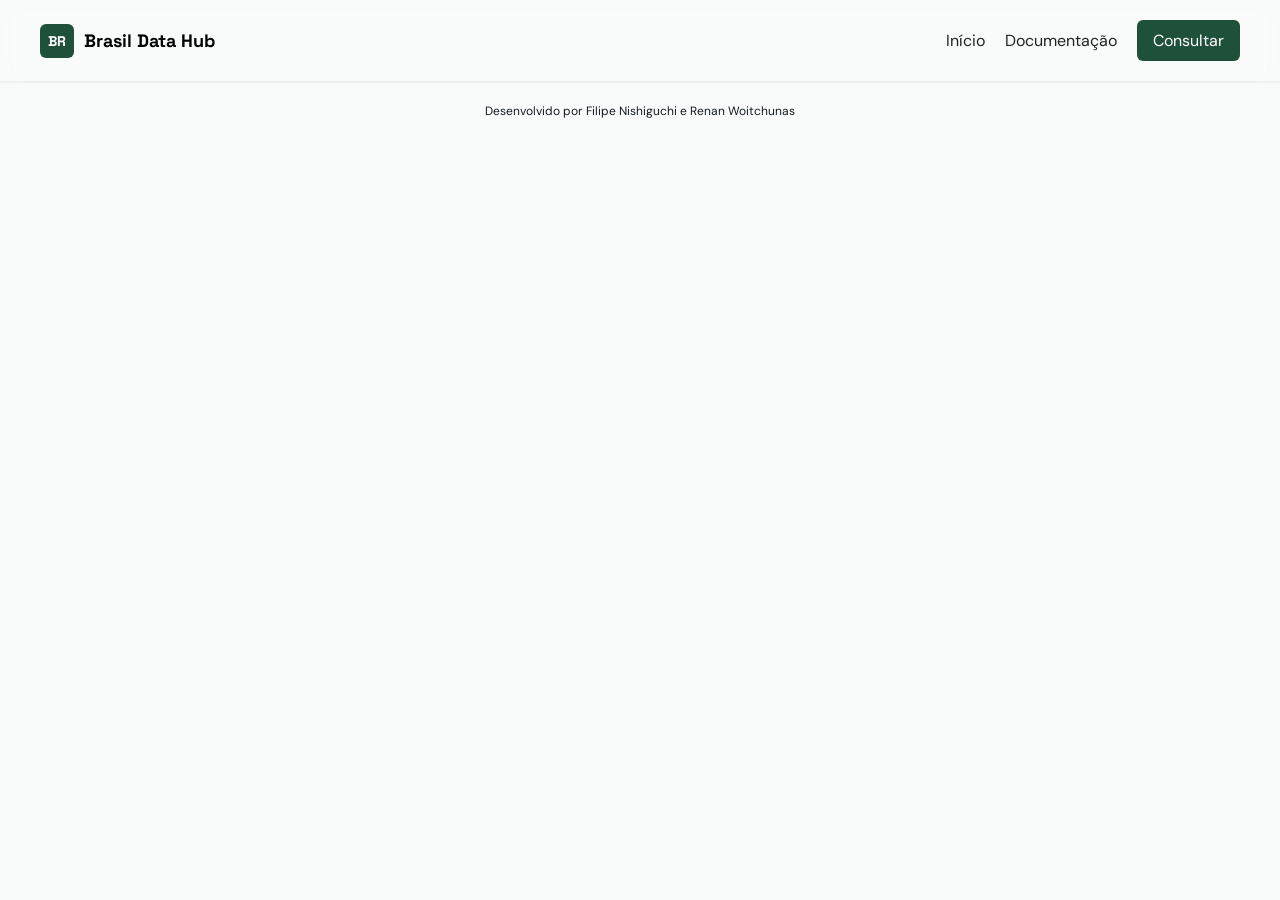
==== consultar.html @ 4b5c797e "Criação da página de documentação." ====
<!DOCTYPE html>
<html lang="pt-BR">
<head>
    <meta charset="UTF-8">
    <meta name="viewport" content="width=device-width, initial-scale=1.0">
    <title>Brasil Data Hub</title>
    <link rel="preconnect" href="https://fonts.googleapis.com">
    <link rel="preconnect" href="https://fonts.gstatic.com" crossorigin>
    <link href="https://fonts.googleapis.com/css2?family=Space+Grotesk:wght@300..700&display=swap" rel="stylesheet">
    <link href="https://fonts.googleapis.com/css2?family=DM+Sans:ital,opsz,wght@0,9..40,100..1000;1,9..40,100..1000&family=Space+Grotesk:wght@300..700&display=swap" rel="stylesheet">

    <link rel="icon" type="image/png" href="/assets/favicon.ico">

    <link rel="stylesheet" href="/css/styles.css">
    <link rel="stylesheet" href="/css/consultar.css">
    <link rel="stylesheet" href="/css/footer.css">
</head>
<body>
    <header>
        <a class="logo" href="/index.html">
            <div class="icon">
                <h3>BR</h3>
            </div>
            <h2>Brasil Data Hub</h2>
        </a>
        <nav class="nav-links">
            <a class="button-secondary"href="/index.html">Início</a>
            <a class="button-secondary" href="/documentacao.html">Documentação</a>
            <a class="button-primary" href="/consultar">Consultar</a>
        </nav>
    </header>

    <main>

    </main>

    <footer>
        <div class="footer-bottom">
            <p>Desenvolvido por Filipe Nishiguchi e Renan Woitchunas</p>
        </div>
    </footer>
</body>
</html>
---- css/styles.css ----
* {
    margin: 0;
    padding: 0;
    box-sizing: border-box;
    --primary: #1f513a;
    --primary-hover: #549b7a;
    --background: #f9fafa;
    --background-secondary: #eef1f04d;
    --border: #eef1f0;
    --foreground: #131c20;
    --foreground-light: #5d6264;
    --cinza-claro: #e9e9e9;
    --font-dm: "DM Sans", sans-serif;
    --font-space: "Space Grotesk", sans-serif;
}

body {
    font-family: var(--font-dm);
    background-color: var(--background);
}

/* Cabeçalho */

header {
    display: flex;
    position: sticky;
    top: 0;
    justify-content: space-between;
    align-items: center;
    padding: 20px 40px;
    border-bottom: 1px solid var(--border);
    backdrop-filter: blur(10px);
    width: 100%;
    z-index: 1000;
}

.logo {
    font-family: var(--font-space);
    display: flex;
    align-items: center;
    gap: 10px;
    font-size: 12px;
    text-decoration: none;
    color: rgb(0, 0, 0);
}

.icon {
    background-color: var(--primary);
    padding: 8px;
    border-radius: 6px;
    color: white;
}

.nav-links {
    display: flex;
    align-items: center;
    gap: 20px;
}

.nav-links a {
    position: relative;
    text-decoration: none;
    color: #222;
}

.nav-links .button-secondary::after {
    content: "";
    position: absolute;
    width: 0%;
    height: 2px;
    left: 0;
    bottom: -4px;
    background-color: var(--foreground);
    transition: width 0.3s ease;
}

.nav-links .button-secondary:hover::after {
    width: 100%;
}

.nav-links .button-secondary:hover {
    color: rgb(0, 0, 0);
}

.nav-links .button-primary {
    padding: 10px 16px;
    background-color: var(--primary);
    color: white;
    border: none;
    border-radius: 6px;
}

.nav-links .button-primary:hover {
    animation: changeBackgroundColor 0.2s ease-in-out forwards;
}

@keyframes changeBackgroundColor {
    from {
        background-color: var(--primary);
    }
    to {
        background-color: var(--primary-hover);
    }
}

/* Conteúdo Principal */
main {
    display: flex;
    align-items: center;
    flex-direction: column;
}

/* Seção de Hero */
.hero-container {
    min-height: 70vh;
    width: 100%;
    display: flex;
    align-items: center;
    justify-content: center;
    padding: 40px;
    gap: 40px;
    border-bottom: 1px solid var(--border);
    /* Fundo com padrão de pontos */
    background-image: radial-gradient(circle at center, rgba(0, 0, 0, 0.1) 1px, transparent 0);
    background-size: 20px 20px;
}

.hero-content {
    max-width: 400px;
}

.hero-content h1 {
    font-size: 48px;
    color: var(--foreground);
    font-family: var(--font-space);
    line-height: 1;
}

.hero-content h1 #green-text {
    color: var(--primary);
}

.hero-content p {
    font-size: 18px;
    color: var(--foreground);
    margin-top: 10px;
}

.hero-content .buttons-container {
    margin-top: 20px;
    display: flex;
    align-items: center;
    gap: 20px;
}

.hero-content .buttons-container a {
    text-decoration: none;
    font-weight: 500;
}

.hero-content .buttons-container .button-primary {
    padding: 10px 16px;
    display: flex;
    align-items: center;
    justify-content: center;
    background-color: var(--primary);
    color: white;
    border: none;
    border-radius: 6px;
    gap: 5px;
}

.hero-content .buttons-container .button-primary:hover {
    animation: changeBackgroundColor 0.2s ease-in-out forwards;
}

.hero-content .buttons-container .button-secondary {
    position: relative;
    text-decoration: none;
    color: #222;
}

.hero-content .buttons-container .button-secondary::after {
    content: "";
    position: absolute;
    width: 0%;
    height: 2px;
    left: 0;
    bottom: -4px;
    background-color: var(--foreground);
    transition: width 0.3s ease;
}

.hero-content .buttons-container .button-secondary:hover::after {
    width: 100%;
}

.hero-image {
    position: relative;
    display: inline-block;
}

#mapa {
    width: 500px;
    display: block;
    user-select: none;
    -webkit-user-drag: none;
}

.map-overlay {
    position: absolute;
    top: 0;
    left: 0;
    width: 100%;
    height: 100%;
    pointer-events: none;
}

.map-info {
    position: absolute;
    background: rgba(0,0,0,0.6);
    color: white;
    padding: 6px 12px;
    border-radius: 8px;
    font-size: 14px;
    animation: float 4s ease-in-out infinite;
}

.map-info:nth-child(1) {
    top: 30%;
    left: 60%;
    animation-delay: 0s;
}

.map-info:nth-child(2) {
    bottom: 20%;
    right: 40%;
    animation-delay: 2s;
}

.map-info:nth-child(3) {
    top: 50%;
    right: 20%;
    animation-delay: 1s;
}

.map-info:nth-child(4) {
    bottom: 50%;
    left: 40%;
    animation-delay: 3s;
}

.map-info:nth-child(5) {
    top: 20%;
    left: 30%;
    animation-delay: 4s;
}

@keyframes float {
    0% {
        transform: translateY(0px);
    }
    50% {
        transform: translateY(-12px);
    }
    100% {
        transform: translateY(0px);
    }
}

@media screen and (max-width: 1000px) {
    .hero-container {
        flex-direction: column-reverse;
        text-align: center;
    }

    .buttons-container {
        justify-content: center;
    }

    .hero-image {
        order: -1;
    }

    #mapa {
        width: 100%;
        max-width: 400px;
    }   
}

@media screen and (max-width: 600px) {
    header {
        padding: 20px;
    }

    header .logo {
        font-size: 10px;
    }

    header .nav-links {
        font-size: 12px;
    }
}

/* about */
.about-container {
    width: 100%;
    display: flex;
    flex-direction: column;
    align-items: center;
    justify-content: center;
    padding: 40px;
    background-color: var(--background-secondary);
}

.about-container h2 {
    font-size: 32px;
    color: var(--foreground);
    margin-bottom: 20px;
}

.about-container .bold {
    font-weight: bold;
    color: var(--foreground);
}

#sub-text {
    font-family: var(--font-space);
    color: var(--primary);
    margin-top: 10px;
    font-weight: 500;
}

.about-cards-container {
    display: flex;
    flex-wrap: wrap;
    align-items: center;
    justify-content: center;
    gap: 20px;
    margin-top: 40px;
}

.about-card {
    width: 250px;
    height: 200px;
    background-color: #ffffff;
    border-radius: 8px;
    display: flex;
    flex-direction: column;
    align-items: center;
    justify-content: center;
    color: var(--foreground);
    font-size: 18px;
    text-align: center;
    padding: 20px;
}

.about-card:hover {
    background-color: var(--background-secondary);
    transform: translateY(-5px);
    transition: all 0.3s ease;
    border: 1px solid var(--primary);
}

.about-card svg {
    margin-bottom: 10px;
    fill: var(--background);
    background-color: var(--primary);
    border-radius: 5px;
    padding: 4px;
}

.about-card p {
    margin-top: 10px;
    font-size: 14px;
    color: var(--foreground);
}
---- css/footer.css ----
.footer-bottom {
    font-size: 12px;
    color: var(--foreground);
    text-align: center;
    padding: 20px;
    border-top: 1px solid var(--border);
}
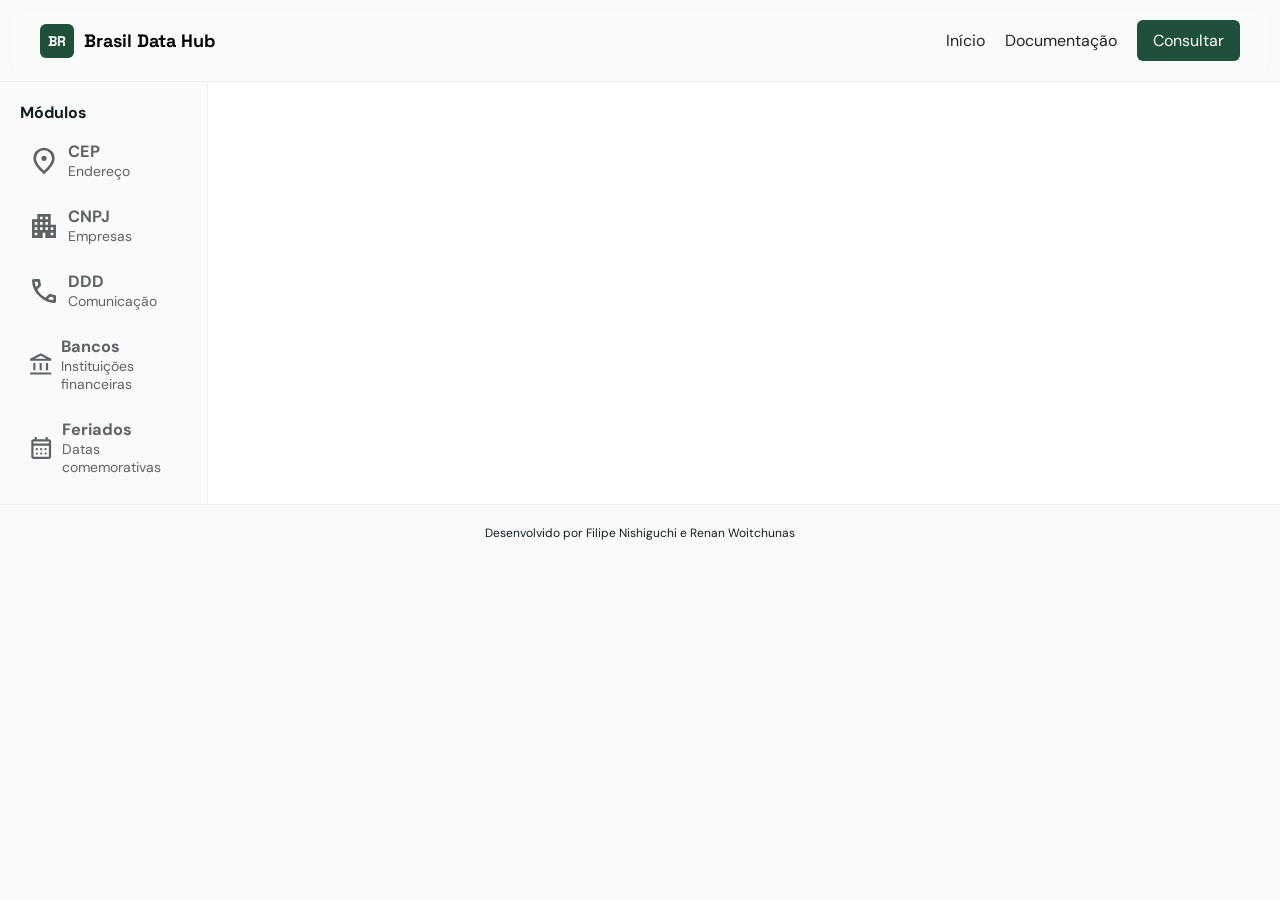
==== commit 1ee32401: "Criação da página de consultas" ====
--- a/consultar.html
+++ b/consultar.html
@@ -30,9 +30,55 @@
         </nav>
     </header>
 
-    <main>
+    <div class="container">
+        <aside>
+            <h4>Módulos</h4>
+            <nav class="sidebar">
+                <button class="button-secondary">
+                    <svg xmlns="http://www.w3.org/2000/svg" height="32px" viewBox="0 -960 960 960" width="32px" fill="#FFFFFF"><path d="M536.5-503.5Q560-527 560-560t-23.5-56.5Q513-640 480-640t-56.5 23.5Q400-593 400-560t23.5 56.5Q447-480 480-480t56.5-23.5ZM480-186q122-112 181-203.5T720-552q0-109-69.5-178.5T480-800q-101 0-170.5 69.5T240-552q0 71 59 162.5T480-186Zm0 106Q319-217 239.5-334.5T160-552q0-150 96.5-239T480-880q127 0 223.5 89T800-552q0 100-79.5 217.5T480-80Zm0-480Z"/></svg>
+                    <div>
+                        <h3>CEP</h3>
+                        <p>Endereço</p>
+                    </div>
+                </button>
 
-    </main>
+                <button class="button-secondary">
+                    <svg xmlns="http://www.w3.org/2000/svg" height="32px" viewBox="0 -960 960 960" width="32px" fill="#FFFFFF"><path d="M120-120v-560h160v-160h400v320h160v400H520v-160h-80v160H120Zm80-80h80v-80h-80v80Zm0-160h80v-80h-80v80Zm0-160h80v-80h-80v80Zm160 160h80v-80h-80v80Zm0-160h80v-80h-80v80Zm0-160h80v-80h-80v80Zm160 320h80v-80h-80v80Zm0-160h80v-80h-80v80Zm0-160h80v-80h-80v80Zm160 480h80v-80h-80v80Zm0-160h80v-80h-80v80Z"/></svg>
+                    <div>
+                        <h3>CNPJ</h3>
+                        <p>Empresas</p>
+                    </div>
+                </button>
+
+                <button class="button-secondary">
+                    <svg xmlns="http://www.w3.org/2000/svg" height="32px" viewBox="0 -960 960 960" width="32px" fill="#FFFFFF"><path d="M798-120q-125 0-247-54.5T329-329Q229-429 174.5-551T120-798q0-18 12-30t30-12h162q14 0 25 9.5t13 22.5l26 140q2 16-1 27t-11 19l-97 98q20 37 47.5 71.5T387-386q31 31 65 57.5t72 48.5l94-94q9-9 23.5-13.5T670-390l138 28q14 4 23 14.5t9 23.5v162q0 18-12 30t-30 12ZM241-600l66-66-17-94h-89q5 41 14 81t26 79Zm358 358q39 17 79.5 27t81.5 13v-88l-94-19-67 67ZM241-600Zm358 358Z"/></svg>
+                    <div>
+                        <h3>DDD</h3>
+                        <p>Comunicação</p>
+                    </div>
+                </button>
+
+                <button class="button-secondary">
+                    <svg xmlns="http://www.w3.org/2000/svg" height="32px" viewBox="0 -960 960 960" width="32px" fill="#FFFFFF"><path d="M200-280v-280h80v280h-80Zm240 0v-280h80v280h-80ZM80-120v-80h800v80H80Zm600-160v-280h80v280h-80ZM80-640v-80l400-200 400 200v80H80Zm178-80h444-444Zm0 0h444L480-830 258-720Z"/></svg>
+                    <div>
+                        <h3>Bancos</h3>
+                        <p>Instituições financeiras</p>
+                    </div>
+                </button>
+
+                <button class="button-secondary">
+                    <svg xmlns="http://www.w3.org/2000/svg" height="32px" viewBox="0 -960 960 960" width="32px" fill="#FFFFFF"><path d="M200-80q-33 0-56.5-23.5T120-160v-560q0-33 23.5-56.5T200-800h40v-80h80v80h320v-80h80v80h40q33 0 56.5 23.5T840-720v560q0 33-23.5 56.5T760-80H200Zm0-80h560v-400H200v400Zm0-480h560v-80H200v80Zm0 0v-80 80Zm280 240q-17 0-28.5-11.5T440-440q0-17 11.5-28.5T480-480q17 0 28.5 11.5T520-440q0 17-11.5 28.5T480-400Zm-188.5-11.5Q280-423 280-440t11.5-28.5Q303-480 320-480t28.5 11.5Q360-457 360-440t-11.5 28.5Q337-400 320-400t-28.5-11.5ZM640-400q-17 0-28.5-11.5T600-440q0-17 11.5-28.5T640-480q17 0 28.5 11.5T680-440q0 17-11.5 28.5T640-400ZM480-240q-17 0-28.5-11.5T440-280q0-17 11.5-28.5T480-320q17 0 28.5 11.5T520-280q0 17-11.5 28.5T480-240Zm-188.5-11.5Q280-263 280-280t11.5-28.5Q303-320 320-320t28.5 11.5Q360-297 360-280t-11.5 28.5Q337-240 320-240t-28.5-11.5ZM640-240q-17 0-28.5-11.5T600-280q0-17 11.5-28.5T640-320q17 0 28.5 11.5T680-280q0 17-11.5 28.5T640-240Z"/></svg>
+                    <div>
+                        <h3>Feriados</h3>
+                        <p>Datas comemorativas</p>
+                    </div>
+                </button>
+            </nav>
+        </aside>
+        <main>
+            
+        </main>
+    </div>
 
     <footer>
         <div class="footer-bottom">
--- a/css/styles.css
+++ b/css/styles.css
@@ -10,6 +10,7 @@
     --foreground: #131c20;
     --foreground-light: #5d6264;
     --cinza-claro: #e9e9e9;
+    --white: #ffffff;
     --font-dm: "DM Sans", sans-serif;
     --font-space: "Space Grotesk", sans-serif;
 }
--- a/css/consultar.css
+++ b/css/consultar.css
@@ -0,0 +1,63 @@
+.container {
+    display: flex;
+    flex-direction: row;
+    height: 100%;
+}
+
+aside {
+    width: 240px;
+    background-color: var(--background);
+    padding: 20px;
+    border-right: var(--border) 1px solid;
+}
+
+aside h4 {
+    font-size: 18px;
+    color: var(--foreground);
+    font: var(--font-space);
+    margin-bottom: 10px;
+    font-weight: bold;
+}
+
+aside nav {
+    display: flex;
+    flex-direction: column;
+    gap: 10px;
+}
+
+aside nav button {
+    color: var(--foreground-light);
+    font-size: 14px;
+    font-family: var(--font-dm);
+    padding: 8px;
+    border: 0;
+    background-color: transparent;
+    text-align: left;
+    cursor: pointer;
+    display: flex;
+    align-items: center;
+    gap: 8px;
+}
+
+aside nav button:hover {
+    color: var(--primary);
+    background-color: var(--background-secondary);
+    border-radius: 4px;
+    transition: all 0.3s ease;
+}
+
+aside nav button svg {
+    fill: var(--foreground-light);
+    padding: 3;
+}
+
+aside nav button:hover svg {
+    fill: var(--primary);
+}
+
+/* main */
+
+main {
+    background-color: var(--white);
+    width: 100%;
+}
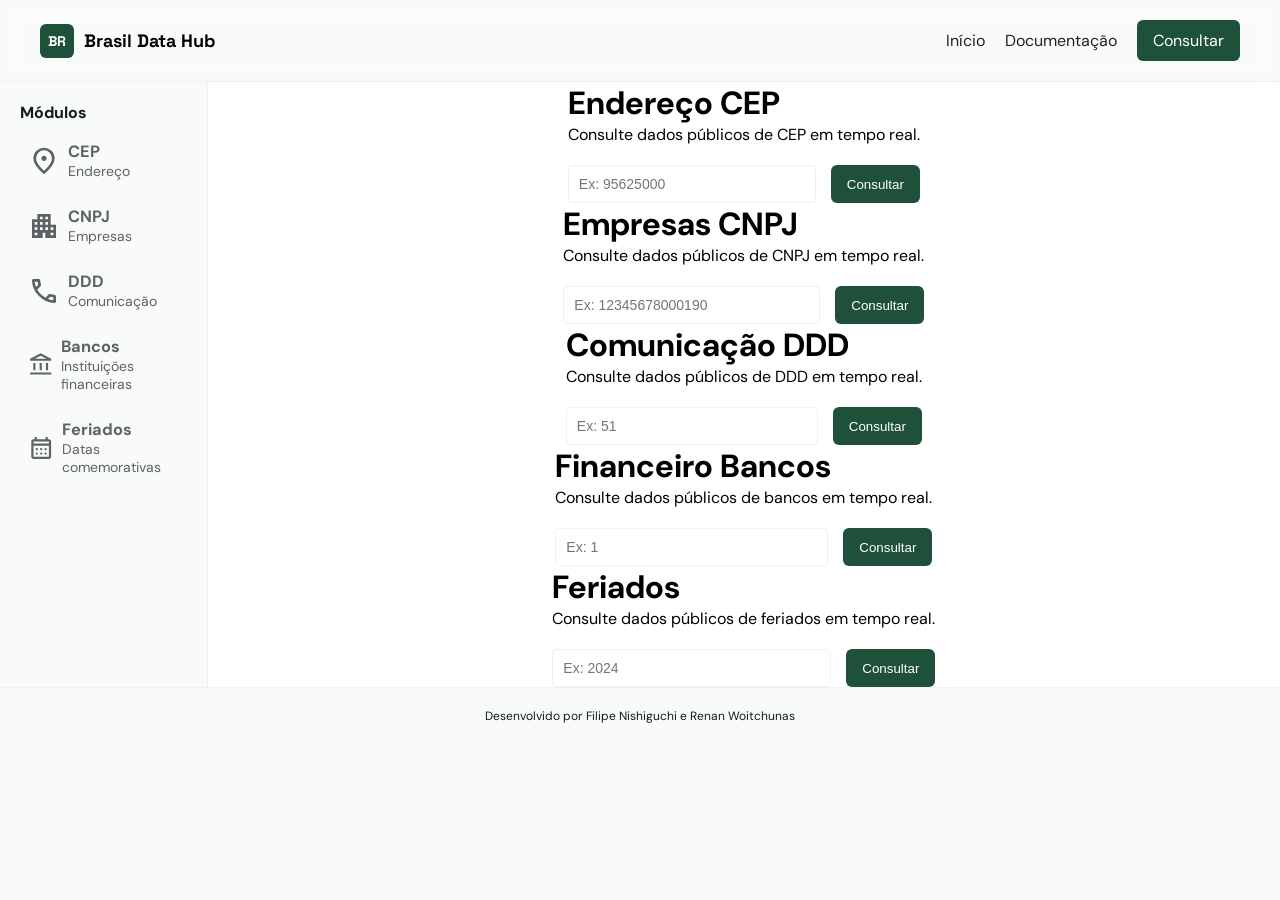
==== commit 091eb3d7: "Ajuste de estrutura consultas" ====
--- a/consultar.html
+++ b/consultar.html
@@ -76,7 +76,70 @@
             </nav>
         </aside>
         <main>
-            
+            <div class="content-cep">
+                <div class="title-content">
+                    <h1>Endereço CEP</h1>
+                    <p>Consulte dados públicos de CEP em tempo real.</p>
+                </div>
+                <form class="form-cep" action="/consultar/cep" method="POST">
+                    <input type="text" name="cep" placeholder="Ex: 95625000" required pattern="\d{8}" title="Digite um CEP válido com 8 dígitos">
+                    <button type="submit" class="button-primary">Consultar</button>
+                </form>
+                <div class="info-cep">
+                </div>
+            </div>
+
+            <div class="content-cnpj">
+                <div class="title-content">
+                    <h1>Empresas CNPJ</h1>
+                    <p>Consulte dados públicos de CNPJ em tempo real.</p>
+                </div>
+                <form class="form-cnpj" action="/consultar/cnpj" method="POST">
+                    <input type="text" name="cnpj" placeholder="Ex: 12345678000190" required pattern="\d{14}" title="Digite um CNPJ válido">
+                    <button type="submit" class="button-primary">Consultar</button>
+                </form>
+                <div class="info-cnpj">
+                </div>
+            </div>
+
+            <div class="content-ddd">
+                <div class="title-content">
+                    <h1>Comunicação DDD</h1>
+                    <p>Consulte dados públicos de DDD em tempo real.</p>
+                </div>
+                <form class="form-ddd" action="/consultar/ddd" method="POST">
+                    <input type="text" name="ddd" placeholder="Ex: 51" required pattern="\d{2}" title="Digite um DDD válido com 2 dígitos">
+                    <button type="submit" class="button-primary">Consultar</button>
+                </form>
+                <div class="info-ddd">
+                </div>
+            </div>
+
+            <div class="content-bancos">
+                <div class="title-content">
+                    <h1>Financeiro Bancos</h1>
+                    <p>Consulte dados públicos de bancos em tempo real.</p>
+                </div>
+                <form class="form-bancos" action="/consultar/bancos" method="POST">
+                    <input type="text" name="bank" placeholder="Ex: 1" required pattern="\d{2}" title="Digite o código do banco válido">
+                    <button type="submit" class="button-primary">Consultar</button>
+                </form>
+                <div class="info-bancos">
+                </div>
+            </div>
+
+            <div class="content-feriados">
+                <div class="title-content">
+                    <h1>Feriados</h1>
+                    <p>Consulte dados públicos de feriados em tempo real.</p>
+                </div>
+                <form class="form-feriados" action="/consultar/feriados" method="POST">
+                    <input type="text" name="year" placeholder="Ex: 2024" required pattern="\d{4}" title="Digite um ano válido com 4 dígitos">
+                    <button type="submit" class="button-primary">Consultar</button>
+                </form>
+                <div class="info-feriados">
+                </div>
+            </div>
         </main>
     </div>
 
--- a/css/consultar.css
+++ b/css/consultar.css
@@ -60,4 +60,31 @@
 main {
     background-color: var(--white);
     width: 100%;
+}
+
+form {
+    display: flex;
+    flex-direction: row;
+    gap: 15px;
+    margin-top: 20px;
+}
+
+input[type="text"], input[type="email"], input[type="password"] {
+    padding: 10px;
+    border: 1px solid var(--border);
+    border-radius: 4px;
+    width: 100%;
+    font-size: 14px;
+}
+
+.button-primary {
+    padding: 10px 16px;
+    display: flex;
+    align-items: center;
+    justify-content: center;
+    background-color: var(--primary);
+    color: white;
+    border: none;
+    border-radius: 6px;
+    gap: 5px;
 }
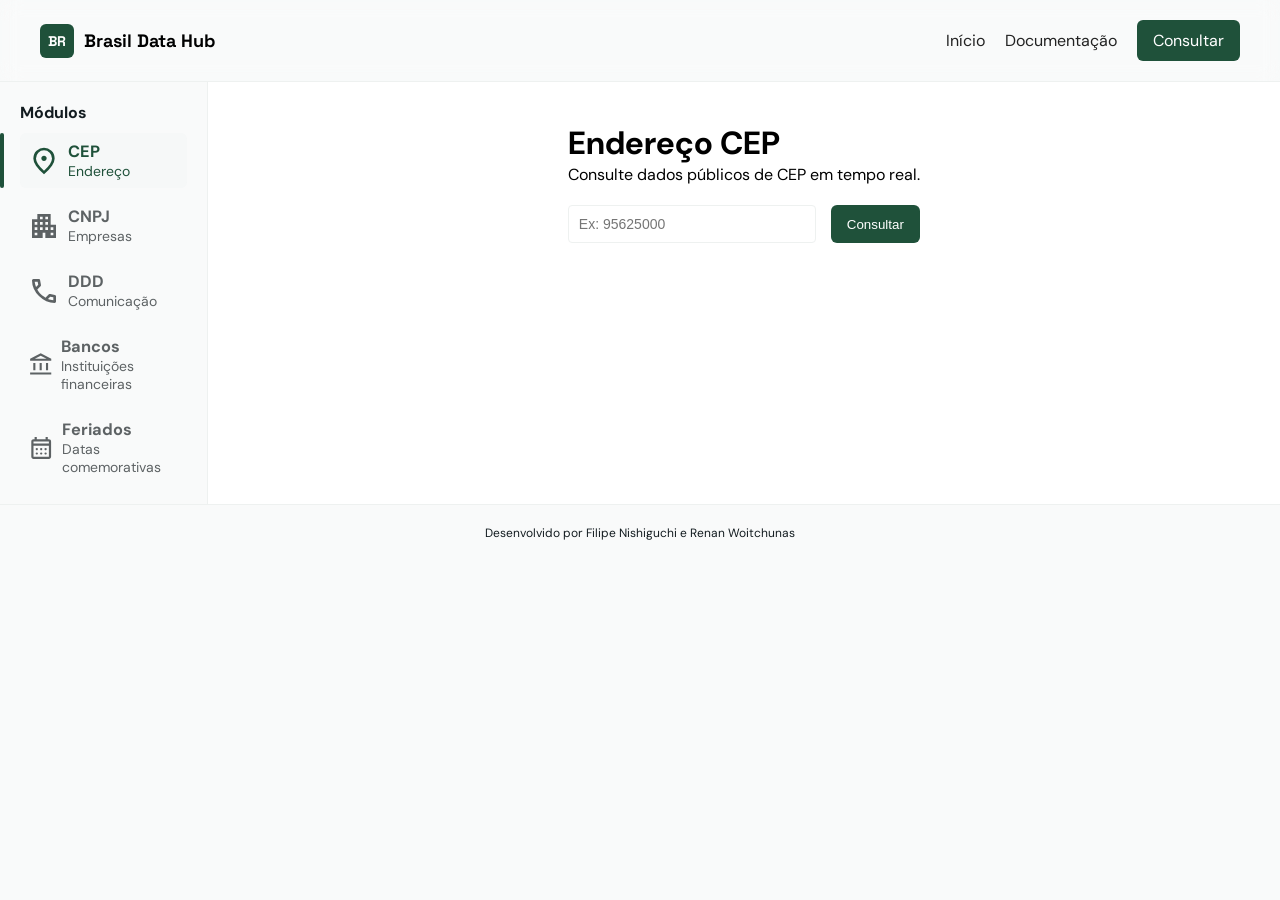
==== commit 64ee410f: "Atualização gráfica do consultar" ====
--- a/consultar.html
+++ b/consultar.html
@@ -34,7 +34,7 @@
         <aside>
             <h4>Módulos</h4>
             <nav class="sidebar">
-                <button class="button-secondary">
+                <button class="button-secondary active" data-target="cep">
                     <svg xmlns="http://www.w3.org/2000/svg" height="32px" viewBox="0 -960 960 960" width="32px" fill="#FFFFFF"><path d="M536.5-503.5Q560-527 560-560t-23.5-56.5Q513-640 480-640t-56.5 23.5Q400-593 400-560t23.5 56.5Q447-480 480-480t56.5-23.5ZM480-186q122-112 181-203.5T720-552q0-109-69.5-178.5T480-800q-101 0-170.5 69.5T240-552q0 71 59 162.5T480-186Zm0 106Q319-217 239.5-334.5T160-552q0-150 96.5-239T480-880q127 0 223.5 89T800-552q0 100-79.5 217.5T480-80Zm0-480Z"/></svg>
                     <div>
                         <h3>CEP</h3>
@@ -42,7 +42,7 @@
                     </div>
                 </button>
 
-                <button class="button-secondary">
+                <button class="button-secondary" data-target="cnpj">
                     <svg xmlns="http://www.w3.org/2000/svg" height="32px" viewBox="0 -960 960 960" width="32px" fill="#FFFFFF"><path d="M120-120v-560h160v-160h400v320h160v400H520v-160h-80v160H120Zm80-80h80v-80h-80v80Zm0-160h80v-80h-80v80Zm0-160h80v-80h-80v80Zm160 160h80v-80h-80v80Zm0-160h80v-80h-80v80Zm0-160h80v-80h-80v80Zm160 320h80v-80h-80v80Zm0-160h80v-80h-80v80Zm0-160h80v-80h-80v80Zm160 480h80v-80h-80v80Zm0-160h80v-80h-80v80Z"/></svg>
                     <div>
                         <h3>CNPJ</h3>
@@ -50,7 +50,7 @@
                     </div>
                 </button>
 
-                <button class="button-secondary">
+                <button class="button-secondary" data-target="ddd">
                     <svg xmlns="http://www.w3.org/2000/svg" height="32px" viewBox="0 -960 960 960" width="32px" fill="#FFFFFF"><path d="M798-120q-125 0-247-54.5T329-329Q229-429 174.5-551T120-798q0-18 12-30t30-12h162q14 0 25 9.5t13 22.5l26 140q2 16-1 27t-11 19l-97 98q20 37 47.5 71.5T387-386q31 31 65 57.5t72 48.5l94-94q9-9 23.5-13.5T670-390l138 28q14 4 23 14.5t9 23.5v162q0 18-12 30t-30 12ZM241-600l66-66-17-94h-89q5 41 14 81t26 79Zm358 358q39 17 79.5 27t81.5 13v-88l-94-19-67 67ZM241-600Zm358 358Z"/></svg>
                     <div>
                         <h3>DDD</h3>
@@ -58,7 +58,7 @@
                     </div>
                 </button>
 
-                <button class="button-secondary">
+                <button class="button-secondary" data-target="bancos">
                     <svg xmlns="http://www.w3.org/2000/svg" height="32px" viewBox="0 -960 960 960" width="32px" fill="#FFFFFF"><path d="M200-280v-280h80v280h-80Zm240 0v-280h80v280h-80ZM80-120v-80h800v80H80Zm600-160v-280h80v280h-80ZM80-640v-80l400-200 400 200v80H80Zm178-80h444-444Zm0 0h444L480-830 258-720Z"/></svg>
                     <div>
                         <h3>Bancos</h3>
@@ -66,7 +66,7 @@
                     </div>
                 </button>
 
-                <button class="button-secondary">
+                <button class="button-secondary" data-target="feriados">
                     <svg xmlns="http://www.w3.org/2000/svg" height="32px" viewBox="0 -960 960 960" width="32px" fill="#FFFFFF"><path d="M200-80q-33 0-56.5-23.5T120-160v-560q0-33 23.5-56.5T200-800h40v-80h80v80h320v-80h80v80h40q33 0 56.5 23.5T840-720v560q0 33-23.5 56.5T760-80H200Zm0-80h560v-400H200v400Zm0-480h560v-80H200v80Zm0 0v-80 80Zm280 240q-17 0-28.5-11.5T440-440q0-17 11.5-28.5T480-480q17 0 28.5 11.5T520-440q0 17-11.5 28.5T480-400Zm-188.5-11.5Q280-423 280-440t11.5-28.5Q303-480 320-480t28.5 11.5Q360-457 360-440t-11.5 28.5Q337-400 320-400t-28.5-11.5ZM640-400q-17 0-28.5-11.5T600-440q0-17 11.5-28.5T640-480q17 0 28.5 11.5T680-440q0 17-11.5 28.5T640-400ZM480-240q-17 0-28.5-11.5T440-280q0-17 11.5-28.5T480-320q17 0 28.5 11.5T520-280q0 17-11.5 28.5T480-240Zm-188.5-11.5Q280-263 280-280t11.5-28.5Q303-320 320-320t28.5 11.5Q360-297 360-280t-11.5 28.5Q337-240 320-240t-28.5-11.5ZM640-240q-17 0-28.5-11.5T600-280q0-17 11.5-28.5T640-320q17 0 28.5 11.5T680-280q0 17-11.5 28.5T640-240Z"/></svg>
                     <div>
                         <h3>Feriados</h3>
@@ -149,4 +149,29 @@
         </div>
     </footer>
 </body>
+<script>
+    const buttons = document.querySelectorAll(".sidebar button");
+    const modules = document.querySelectorAll("main > div");
+
+    buttons.forEach(button => {
+        button.addEventListener("click", () => {
+
+            const target = button.dataset.target;
+
+            buttons.forEach(btn => btn.classList.remove("active"));
+            button.classList.add("active");
+
+            modules.forEach(module => {
+                module.classList.remove("active");
+
+                if(module.classList.contains(`content-${target}`)){
+                    module.classList.add("active");
+                }
+            });
+
+        });
+    });
+
+    document.querySelector(".content-cep").classList.add("active");
+</script>
 </html>
--- a/css/consultar.css
+++ b/css/consultar.css
@@ -55,6 +55,28 @@
     fill: var(--primary);
 }
 
+aside nav button.active {
+    background-color: var(--background-secondary);
+    color: var(--primary);
+    border-radius: 6px;
+    position: relative;
+}
+
+aside nav button.active svg {
+    fill: var(--primary);
+}
+
+aside nav button.active::before {
+    content: "";
+    position: absolute;
+    left: -20px;
+    top: 0;
+    height: 100%;
+    width: 4px;
+    background-color: var(--primary);
+    border-radius: 2px;
+}
+
 /* main */
 
 main {
@@ -87,4 +109,13 @@
     border: none;
     border-radius: 6px;
     gap: 5px;
+}
+
+main > div {
+    display: none;
+    padding: 40px;
+}
+
+main > div.active {
+    display: block;
 }
